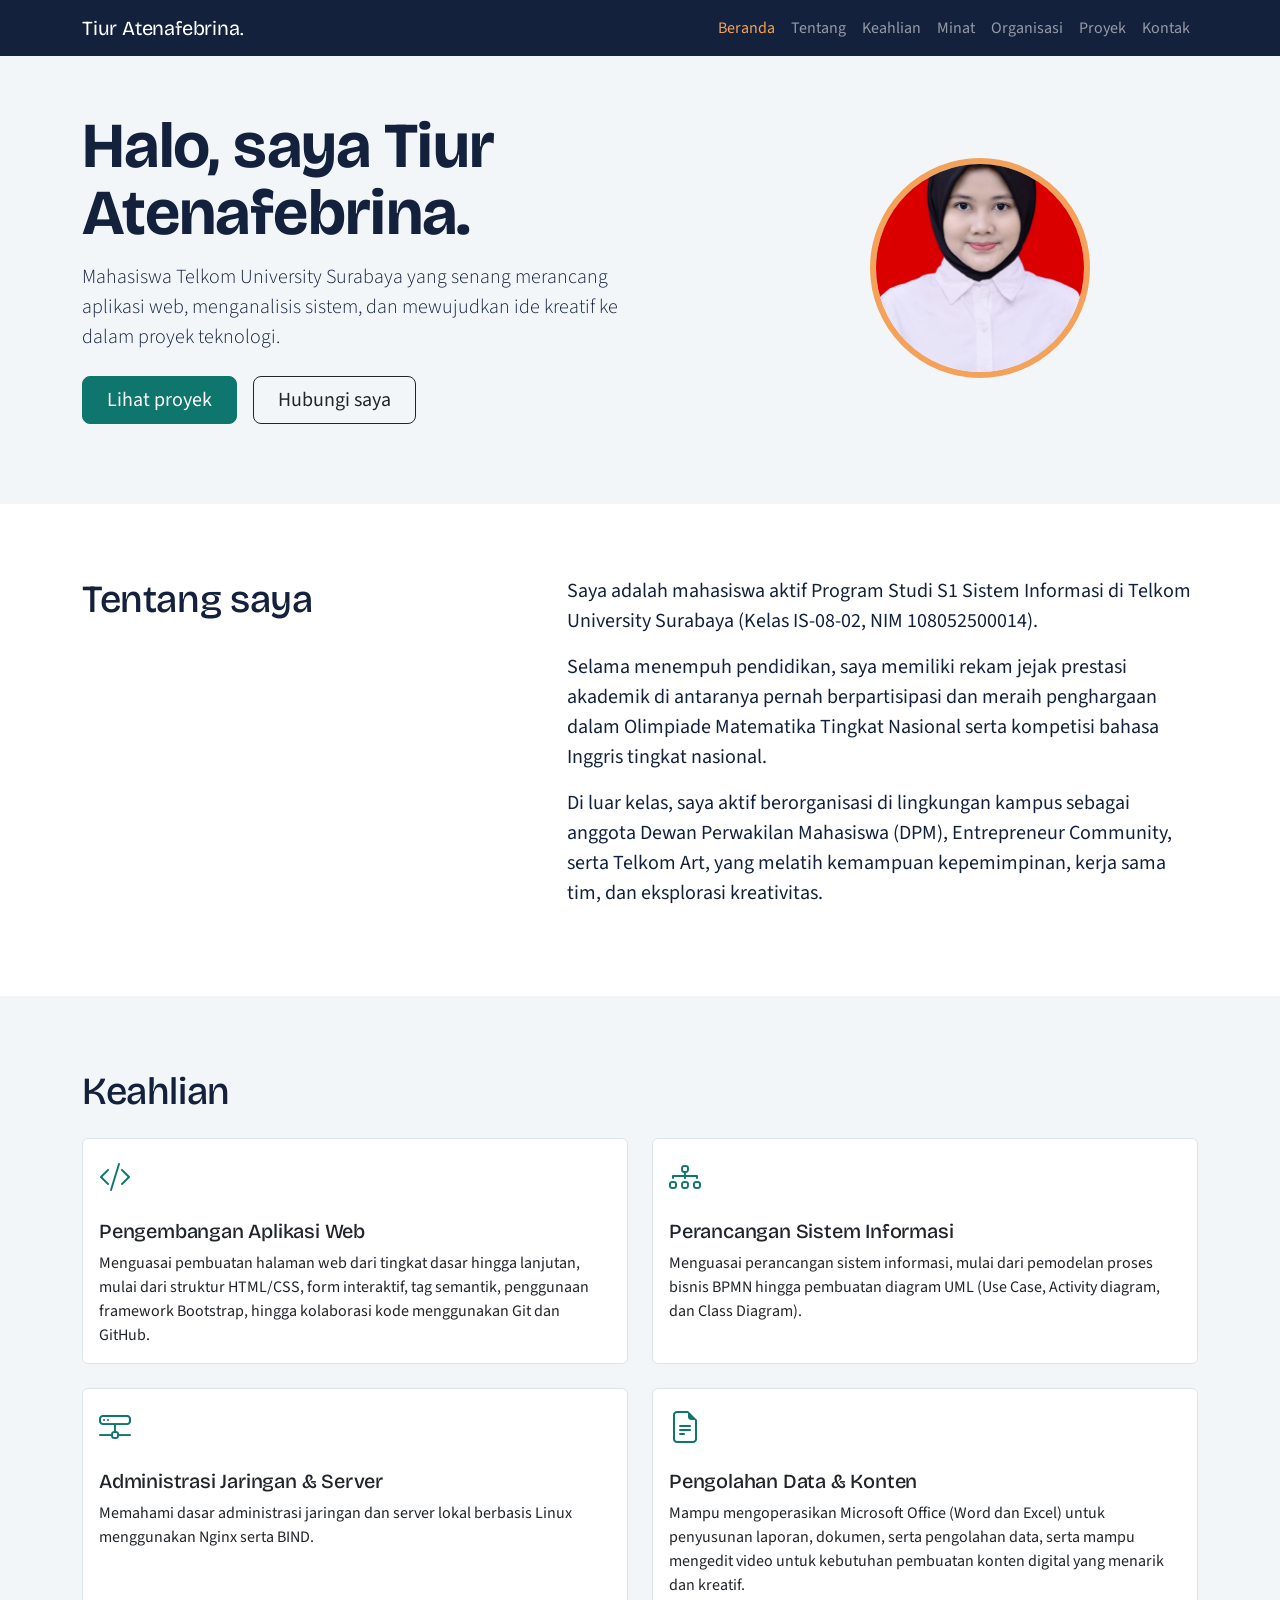
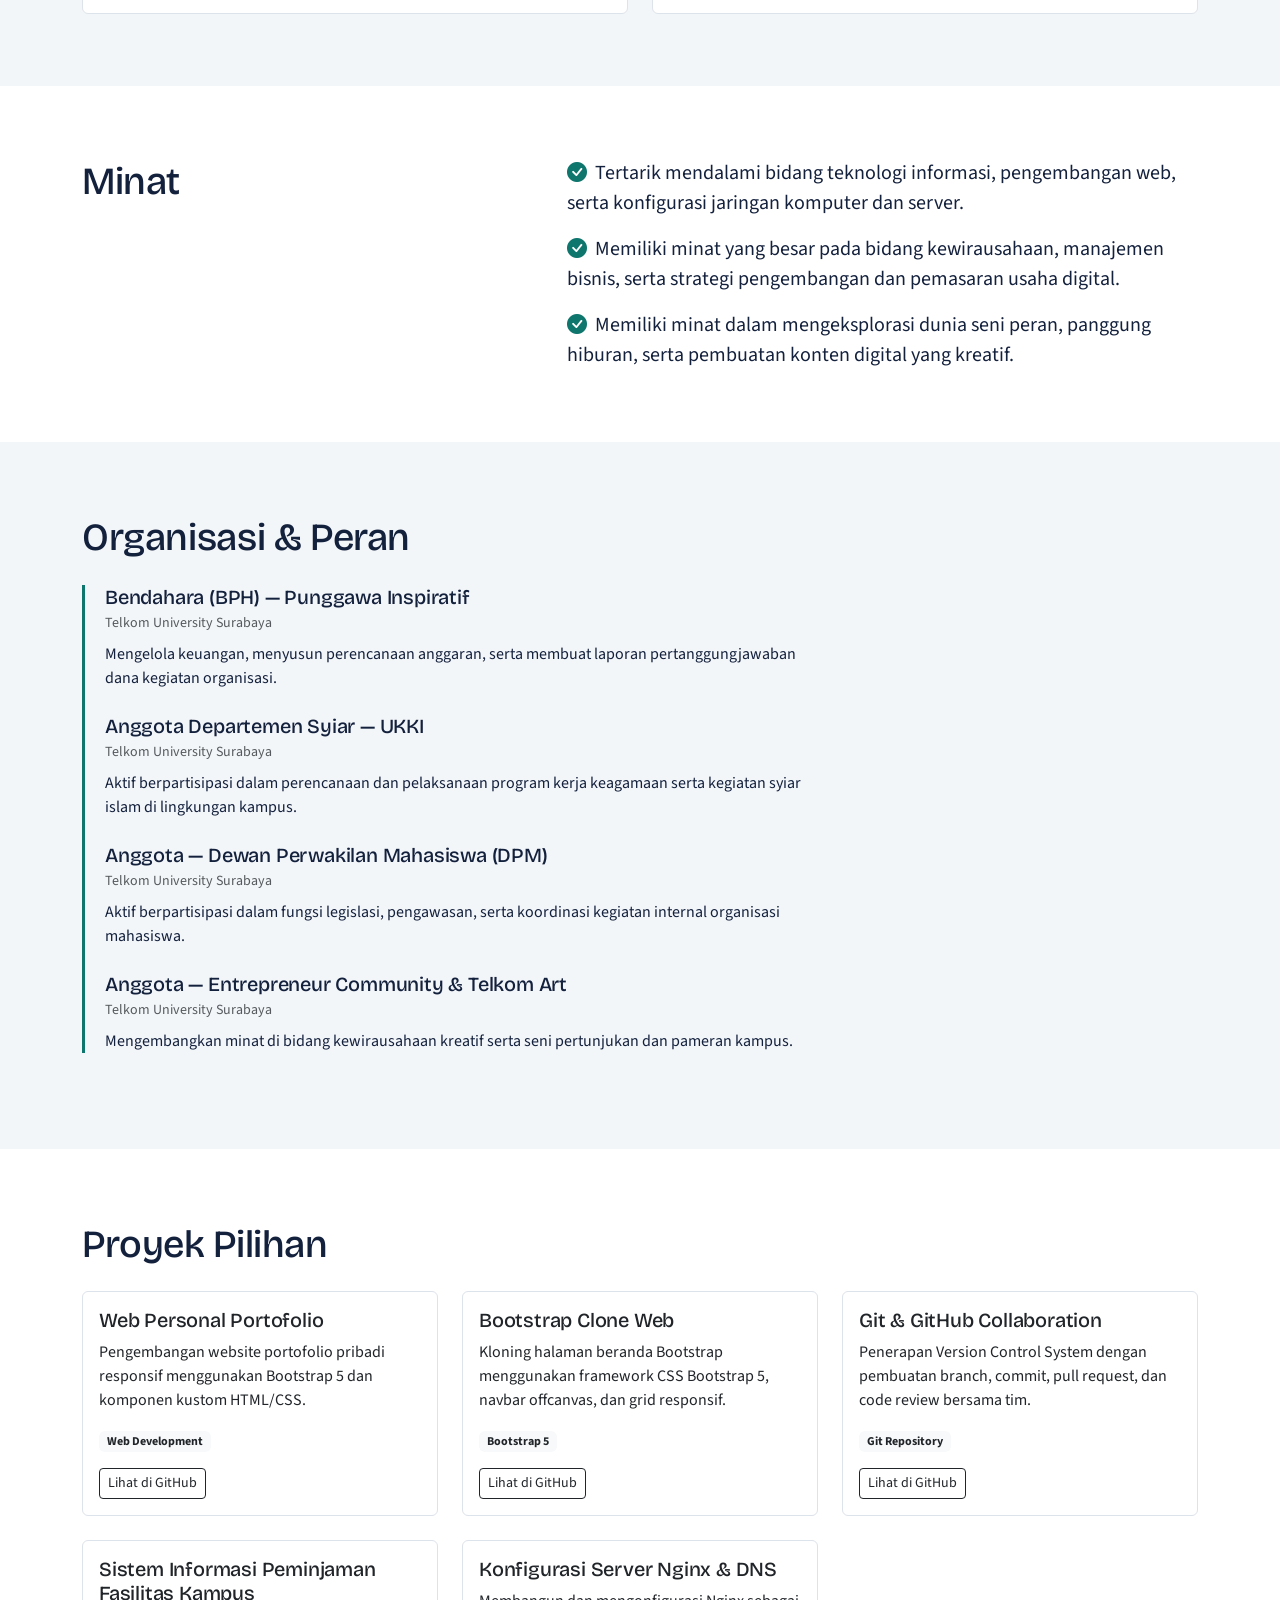
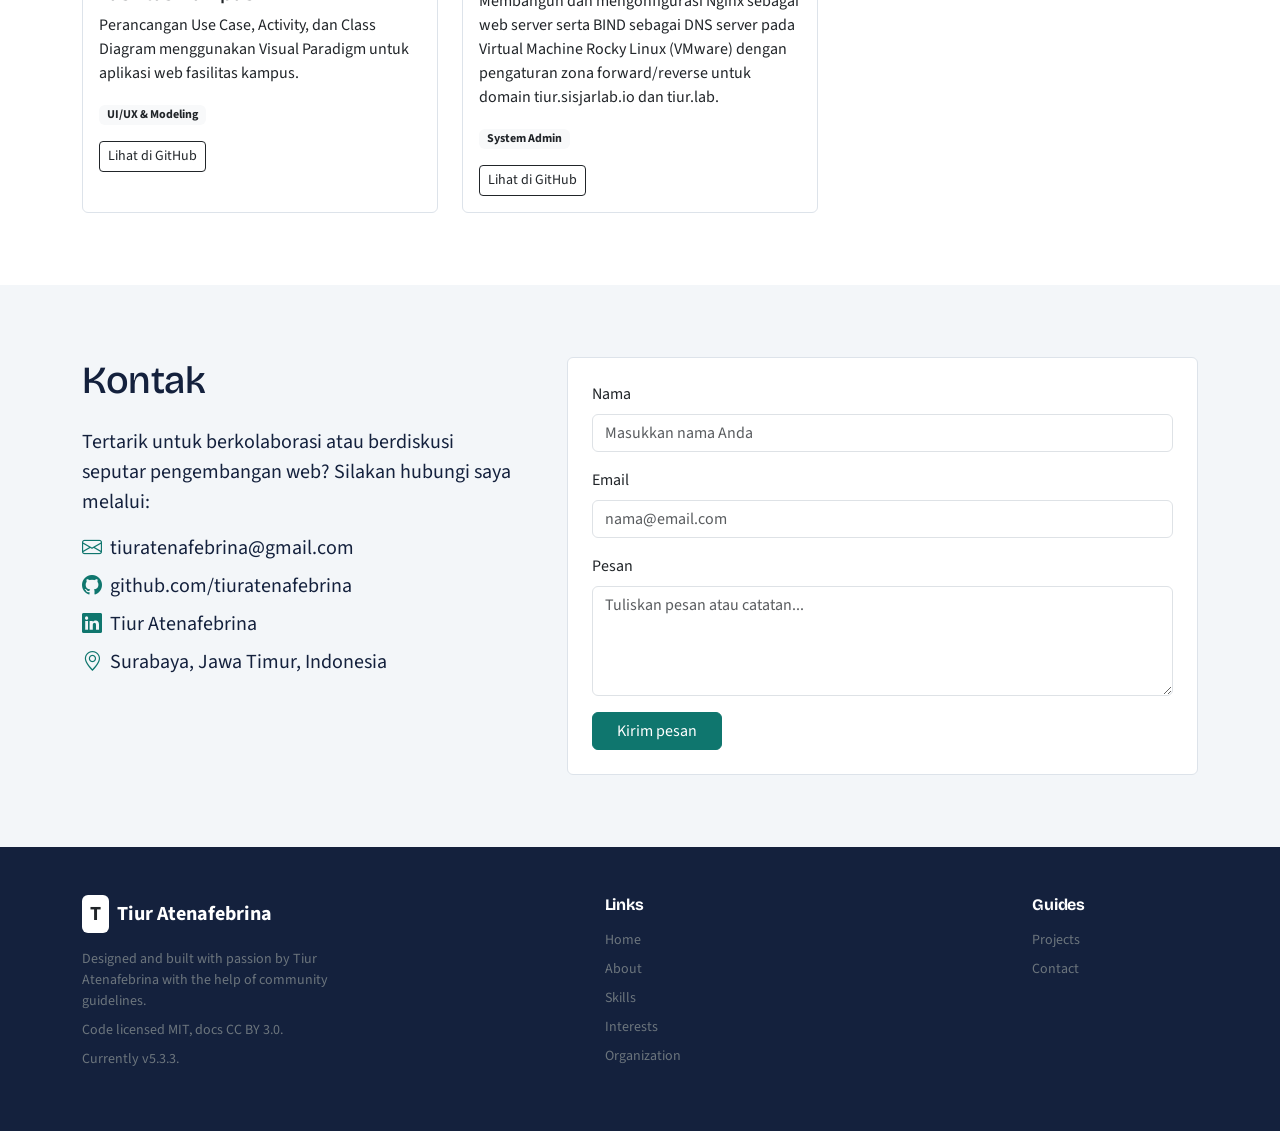
==== index.html @ 49f5ece8 "Add files via upload" ====
<!DOCTYPE html>
<html lang="id">
<head>
    <meta charset="UTF-8">
    <meta name="viewport" content="width=device-width, initial-scale=1.0">
    <title>Tiur Atenafebrina | Portofolio</title>
    <link rel="preconnect" href="https://fonts.googleapis.com">
    <link rel="preconnect" href="https://fonts.gstatic.com" crossorigin>
    <link href="https://fonts.googleapis.com/css2?family=Bricolage+Grotesque:wght@500;700&family=Source+Sans+3:wght@400;600&display=swap" rel="stylesheet">
    <link rel="stylesheet" href="https://cdn.jsdelivr.net/npm/bootstrap@5.3.3/dist/css/bootstrap.min.css">
    <link rel="stylesheet" href="https://cdn.jsdelivr.net/npm/bootstrap-icons@1.11.3/font/bootstrap-icons.css">
    <link rel="stylesheet" href="assets/css/style.css">
</head>
<body>

    <!-- Navbar -->
    <nav class="navbar navbar-expand-lg fixed-top bg-ink" data-bs-theme="dark">
        <div class="container">
            <a class="navbar-brand" href="#hero">Tiur Atenafebrina.</a>
            <button class="navbar-toggler" type="button" data-bs-toggle="collapse" data-bs-target="#menu" aria-controls="menu" aria-expanded="false" aria-label="Buka menu">
                <span class="navbar-toggler-icon"></span>
            </button>
            <div class="collapse navbar-collapse" id="menu">
                <ul class="navbar-nav ms-auto">
                    <li class="nav-item"><a class="nav-link active" href="#hero">Beranda</a></li>
                    <li class="nav-item"><a class="nav-link" href="#tentang">Tentang</a></li>
                    <li class="nav-item"><a class="nav-link" href="#keahlian">Keahlian</a></li>
                    <li class="nav-item"><a class="nav-link" href="#minat">Minat</a></li>
                    <li class="nav-item"><a class="nav-link" href="#organisasi">Organisasi</a></li>
                    <li class="nav-item"><a class="nav-link" href="#proyek">Proyek</a></li>
                    <li class="nav-item"><a class="nav-link" href="#kontak">Kontak</a></li>
                </ul>
            </div>
        </div>
    </nav>

    <!-- Hero -->
    <header id="hero" class="bg-sand">
        <div class="container">
            <div class="row align-items-center g-5">
                <div class="col-md-7 order-2 order-md-1">
                    <h1 class="fw-bold">Halo, saya Tiur Atenafebrina.</h1>
                    <p class="lead mt-3">Mahasiswa Telkom University Surabaya yang senang merancang aplikasi web, menganalisis sistem, dan mewujudkan ide kreatif ke dalam proyek teknologi.</p>
                    <div class="d-flex flex-column flex-sm-row gap-3 mt-4">
                        <a href="#proyek" class="btn btn-teal btn-lg px-4">Lihat proyek</a>
                        <a href="#kontak" class="btn btn-outline-dark btn-lg px-4">Hubungi saya</a>
                    </div>
                </div>
                <div class="col-md-5 order-1 order-md-2 d-flex justify-content-center">
                    <img src="assets/images/foto_formalku1.jpeg" alt="Foto Tiur Atenafebrina" class="avatar avatar-img img-fluid">
                </div>
            </div>
        </div>
    </header>

    <main>
        <!-- Tentang -->
        <section id="tentang">
            <div class="container">
                <div class="row g-5">
                    <div class="col-lg-5">
                        <h2 class="section-title">Tentang saya</h2>
                    </div>
                    <div class="col-lg-7 fs-5">
                        <p>Saya adalah mahasiswa aktif Program Studi S1 Sistem Informasi di Telkom University Surabaya (Kelas IS-08-02, NIM 108052500014).</p>
                        <p>Selama menempuh pendidikan, saya memiliki rekam jejak prestasi akademik di antaranya pernah berpartisipasi dan meraih penghargaan dalam Olimpiade Matematika Tingkat Nasional serta kompetisi bahasa Inggris tingkat nasional.</p>
                        <p>Di luar kelas, saya aktif berorganisasi di lingkungan kampus sebagai anggota Dewan Perwakilan Mahasiswa (DPM), Entrepreneur Community, serta Telkom Art, yang melatih kemampuan kepemimpinan, kerja sama tim, dan eksplorasi kreativitas.</p>
                    </div>
                </div>
            </div>
        </section>

        <!-- Keahlian -->
        <section id="keahlian" class="bg-sand">
            <div class="container">
                <h2 class="section-title">Keahlian</h2>
                <div class="row g-4">
                    <div class="col-md-6">
                        <div class="card h-100 bg-white">
                            <div class="card-body">
                                <i class="bi bi-code-slash fs-2 text-teal"></i>
                                <h3 class="h5 mt-3">Pengembangan Aplikasi Web</h3>
                                <p class="mb-0">Menguasai pembuatan halaman web dari tingkat dasar hingga lanjutan, mulai dari struktur HTML/CSS, form interaktif, tag semantik, penggunaan framework Bootstrap, hingga kolaborasi kode menggunakan Git dan GitHub.</p>
                            </div>
                        </div>
                    </div>
                    <div class="col-md-6">
                        <div class="card h-100 bg-white">
                            <div class="card-body">
                                <i class="bi bi-diagram-3 fs-2 text-teal"></i>
                                <h3 class="h5 mt-3">Perancangan Sistem Informasi</h3>
                                <p class="mb-0">Menguasai perancangan sistem informasi, mulai dari pemodelan proses bisnis BPMN hingga pembuatan diagram UML (Use Case, Activity diagram, dan Class Diagram).</p>
                            </div>
                        </div>
                    </div>
                    <div class="col-md-6">
                        <div class="card h-100 bg-white">
                            <div class="card-body">
                                <i class="bi bi-hdd-network fs-2 text-teal"></i>
                                <h3 class="h5 mt-3">Administrasi Jaringan & Server</h3>
                                <p class="mb-0">Memahami dasar administrasi jaringan dan server lokal berbasis Linux menggunakan Nginx serta BIND.</p>
                            </div>
                        </div>
                    </div>
                    <div class="col-md-6">
                        <div class="card h-100 bg-white">
                            <div class="card-body">
                                <i class="bi bi-file-earmark-text fs-2 text-teal"></i>
                                <h3 class="h5 mt-3">Pengolahan Data & Konten</h3>
                                <p class="mb-0">Mampu mengoperasikan Microsoft Office (Word dan Excel) untuk penyusunan laporan, dokumen, serta pengolahan data, serta mampu mengedit video untuk kebutuhan pembuatan konten digital yang menarik dan kreatif.</p>
                            </div>
                        </div>
                    </div>
                </div>
            </div>
        </section>

        <!-- Minat -->
        <section id="minat">
            <div class="container">
                <div class="row g-5">
                    <div class="col-lg-5">
                        <h2 class="section-title">Minat</h2>
                    </div>
                    <div class="col-lg-7 fs-5">
                        <ul class="list-unstyled mb-0">
                            <li class="mb-3"><i class="bi bi-check-circle-fill text-teal me-2"></i>Tertarik mendalami bidang teknologi informasi, pengembangan web, serta konfigurasi jaringan komputer dan server.</li>
                            <li class="mb-3"><i class="bi bi-check-circle-fill text-teal me-2"></i>Memiliki minat yang besar pada bidang kewirausahaan, manajemen bisnis, serta strategi pengembangan dan pemasaran usaha digital.</li>
                            <li><i class="bi bi-check-circle-fill text-teal me-2"></i>Memiliki minat dalam mengeksplorasi dunia seni peran, panggung hiburan, serta pembuatan konten digital yang kreatif.</li>
                        </ul>
                    </div>
                </div>
            </div>
        </section>

        <!-- Organisasi -->
        <section id="organisasi" class="bg-sand">
            <div class="container">
                <h2 class="section-title">Organisasi & Peran</h2>
                <div class="row">
                    <div class="col-lg-8">
                        <div class="timeline">
                            <div class="timeline-item mb-4">
                                <h3 class="h5 mb-1">Bendahara (BPH) — Punggawa Inspiratif</h3>
                                <p class="text-muted small mb-2">Telkom University Surabaya</p>
                                <p class="mb-0">Mengelola keuangan, menyusun perencanaan anggaran, serta membuat laporan pertanggungjawaban dana kegiatan organisasi.</p>
                            </div>
                            <div class="timeline-item mb-4">
                                <h3 class="h5 mb-1">Anggota Departemen Syiar — UKKI</h3>
                                <p class="text-muted small mb-2">Telkom University Surabaya</p>
                                <p class="mb-0">Aktif berpartisipasi dalam perencanaan dan pelaksanaan program kerja keagamaan serta kegiatan syiar islam di lingkungan kampus.</p>
                            </div>
                            <div class="timeline-item mb-4">
                                <h3 class="h5 mb-1">Anggota — Dewan Perwakilan Mahasiswa (DPM)</h3>
                                <p class="text-muted small mb-2">Telkom University Surabaya</p>
                                <p class="mb-0">Aktif berpartisipasi dalam fungsi legislasi, pengawasan, serta koordinasi kegiatan internal organisasi mahasiswa.</p>
                            </div>
                            <div class="timeline-item mb-4">
                                <h3 class="h5 mb-1">Anggota — Entrepreneur Community & Telkom Art</h3>
                                <p class="text-muted small mb-2">Telkom University Surabaya</p>
                                <p class="mb-0">Mengembangkan minat di bidang kewirausahaan kreatif serta seni pertunjukan dan pameran kampus.</p>
                            </div>
                        </div>
                    </div>
                </div>
            </div>
        </section>

        <!-- Proyek Pilihan -->
        <section id="proyek">
            <div class="container">
                <h2 class="section-title">Proyek Pilihan</h2>
                <div class="row g-4">
                    <div class="col-md-6 col-lg-4">
                        <div class="card h-100 bg-white">
                            <div class="card-body">
                                <h3 class="h5">Web Personal Portofolio</h3>
                                <p>Pengembangan website portofolio pribadi responsif menggunakan Bootstrap 5 dan komponen kustom HTML/CSS.</p>
                                <span class="badge bg-light text-dark mb-3">Web Development</span>
                                <div><a href="https://github.com/tiuratenafebrina" target="_blank" class="btn btn-sm btn-outline-dark">Lihat di GitHub</a></div>
                            </div>
                        </div>
                    </div>
                    <div class="col-md-6 col-lg-4">
                        <div class="card h-100 bg-white">
                            <div class="card-body">
                                <h3 class="h5">Bootstrap Clone Web</h3>
                                <p>Kloning halaman beranda Bootstrap menggunakan framework CSS Bootstrap 5, navbar offcanvas, dan grid responsif.</p>
                                <span class="badge bg-light text-dark mb-3">Bootstrap 5</span>
                                <div><a href="https://github.com/tiuratenafebrina" target="_blank" class="btn btn-sm btn-outline-dark">Lihat di GitHub</a></div>
                            </div>
                        </div>
                    </div>
                    <div class="col-md-6 col-lg-4">
                        <div class="card h-100 bg-white">
                            <div class="card-body">
                                <h3 class="h5">Git & GitHub Collaboration</h3>
                                <p>Penerapan Version Control System dengan pembuatan branch, commit, pull request, dan code review bersama tim.</p>
                                <span class="badge bg-light text-dark mb-3">Git Repository</span>
                                <div><a href="https://github.com/tiuratenafebrina" target="_blank" class="btn btn-sm btn-outline-dark">Lihat di GitHub</a></div>
                            </div>
                        </div>
                    </div>
                    <div class="col-md-6 col-lg-4">
                        <div class="card h-100 bg-white">
                            <div class="card-body">
                                <h3 class="h5">Sistem Informasi Peminjaman Fasilitas Kampus</h3>
                                <p>Perancangan Use Case, Activity, dan Class Diagram menggunakan Visual Paradigm untuk aplikasi web fasilitas kampus.</p>
                                <span class="badge bg-light text-dark mb-3">UI/UX & Modeling</span>
                                <div><a href="https://github.com/tiuratenafebrina" target="_blank" class="btn btn-sm btn-outline-dark">Lihat di GitHub</a></div>
                            </div>
                        </div>
                    </div>
                    <div class="col-md-6 col-lg-4">
                        <div class="card h-100 bg-white">
                            <div class="card-body">
                                <h3 class="h5">Konfigurasi Server Nginx & DNS</h3>
                                <p>Membangun dan mengonfigurasi Nginx sebagai web server serta BIND sebagai DNS server pada Virtual Machine Rocky Linux (VMware) dengan pengaturan zona forward/reverse untuk domain tiur.sisjarlab.io dan tiur.lab.</p>
                                <span class="badge bg-light text-dark mb-3">System Admin</span>
                                <div><a href="https://github.com/tiuratenafebrina" target="_blank" class="btn btn-sm btn-outline-dark">Lihat di GitHub</a></div>
                            </div>
                        </div>
                    </div>
                </div>
            </div>
        </section>

        <!-- Kontak -->
        <section id="kontak" class="bg-sand">
            <div class="container">
                <div class="row g-5">
                    <div class="col-lg-5">
                        <h2 class="section-title">Kontak</h2>
                        <p class="fs-5">Tertarik untuk berkolaborasi atau berdiskusi seputar pengembangan web? Silakan hubungi saya melalui:</p>
                        <ul class="list-unstyled fs-5">
                            <li class="mb-2"><i class="bi bi-envelope me-2 text-teal"></i>tiuratenafebrina@gmail.com</li>
                            <li class="mb-2"><i class="bi bi-github me-2 text-teal"></i>github.com/tiuratenafebrina</li>
                            <li class="mb-2"><i class="bi bi-linkedin me-2 text-teal"></i>Tiur Atenafebrina</li>
                            <li><i class="bi bi-geo-alt me-2 text-teal"></i>Surabaya, Jawa Timur, Indonesia</li>
                        </ul>
                    </div>
                    <div class="col-lg-7">
                        <div class="card bg-white">
                            <div class="card-body p-4">
                                <div class="mb-3">
                                    <label for="nama" class="form-label">Nama</label>
                                    <input type="text" class="form-control" id="nama" placeholder="Masukkan nama Anda">
                                </div>
                                <div class="mb-3">
                                    <label for="email" class="form-label">Email</label>
                                    <input type="email" class="form-control" id="email" placeholder="nama@email.com">
                                </div>
                                <div class="mb-3">
                                    <label for="pesan" class="form-label">Pesan</label>
                                    <textarea class="form-control" id="pesan" rows="4" placeholder="Tuliskan pesan atau catatan..."></textarea>
                                </div>
                                <button type="button" class="btn btn-teal px-4">Kirim pesan</button>
                            </div>
                        </div>
                    </div>
                </div>
            </div>
        </section>
    </main>

    <!-- Footer ala Bootstrap Style -->
    <footer class="bg-ink text-white py-5">
        <div class="container">
            <div class="row g-4 justify-content-between">
                <div class="col-md-3">
                    <div class="d-flex align-items-center gap-2 mb-3">
                        <div class="bg-white text-dark fw-bold px-2 py-1 rounded" style="font-size: 1.25rem;">T</div>
                        <span class="fs-5 fw-bold">Tiur Atenafebrina</span>
                    </div>
                    <p class="text-secondary small mb-2">Designed and built with passion by Tiur Atenafebrina with the help of community guidelines.</p>
                    <p class="text-secondary small mb-2">Code licensed MIT, docs CC BY 3.0.</p>
                    <p class="text-secondary small mb-0">Currently v5.3.3.</p>
                </div>
                <div class="col-6 col-md-2">
                    <h5 class="h6 fw-bold mb-3">Links</h5>
                    <ul class="list-unstyled small text-secondary">
                        <li class="mb-2"><a href="#hero" class="text-secondary text-decoration-none">Home</a></li>
                        <li class="mb-2"><a href="#tentang" class="text-secondary text-decoration-none">About</a></li>
                        <li class="mb-2"><a href="#keahlian" class="text-secondary text-decoration-none">Skills</a></li>
                        <li class="mb-2"><a href="#minat" class="text-secondary text-decoration-none">Interests</a></li>
                        <li class="mb-2"><a href="#organisasi" class="text-secondary text-decoration-none">Organization</a></li>
                    </ul>
                </div>
                <div class="col-6 col-md-2">
                    <h5 class="h6 fw-bold mb-3">Guides</h5>
                                        <ul class="list-unstyled small text-secondary">
                        <li class="mb-2"><a href="#proyek" class="text-secondary text-decoration-none">Projects</a></li>
                        <li class="mb-2"><a href="#kontak" class="text-secondary text-decoration-none">Contact</a></li>
                    </ul>
                </div>
            </div>
        </div>
    </footer>

    <script src="https://cdn.jsdelivr.net/npm/bootstrap@5.3.3/dist/js/bootstrap.bundle.min.js"></script>
</body>
</html>
---- assets/css/style.css ----
:root {
    --ink: #14213d;
    --teal: #0f766e;
    --teal-dark: #0b5b55;
    --sand: #f3f6f9;
    --amber: #f4a259;
}

body {
    font-family: 'Source Sans 3', sans-serif;
    color: var(--ink);
    scroll-padding-top: 72px;
}

h1, h2, h3, h4, h5, .navbar-brand {
    font-family: 'Bricolage Grotesque', sans-serif;
    letter-spacing: -0.01em;
}

.bg-ink { background-color: var(--ink) !important; }
.bg-sand { background-color: var(--sand) !important; }
.text-teal { color: var(--teal) !important; }

.btn-teal {
    background-color: var(--teal);
    border-color: var(--teal);
    color: #fff;
}
.btn-teal:hover, .btn-teal:focus {
    background-color: var(--teal-dark);
    border-color: var(--teal-dark);
    color: #fff;
}

.navbar .nav-link.active { color: var(--amber) !important; }

/* Hero */
#hero { padding-top: 7rem; padding-bottom: 5rem; }
#hero h1 { font-size: clamp(2.4rem, 6vw, 4rem); line-height: 1.05; }
#hero .lead { max-width: 34rem; }

.avatar {
    width: 220px;
    height: 220px;
    border-radius: 50%;
    background: var(--teal);
    color: #fff;
    font-family: 'Bricolage Grotesque', sans-serif;
    font-size: 5rem;
    font-weight: 700;
    display: flex;
    align-items: center;
    justify-content: center;
    border: 6px solid var(--amber);
}
.avatar-img { object-fit: cover; }

/* Section */
section { padding: 4.5rem 0; }
.section-title { font-size: clamp(1.8rem, 4vw, 2.4rem); margin-bottom: 1.5rem; }

.card { border: 1px solid #dde3ea; }
.card .bi { color: var(--teal); }

.timeline { border-left: 3px solid var(--teal); padding-left: 1.25rem; }
.timeline-item + .timeline-item { margin-top: 1.5rem; }

footer a { color: #cbd5e1; text-decoration: none; }
footer a:hover { color: #fff; text-decoration: underline; }

:focus-visible { outline: 3px solid var(--amber); outline-offset: 2px; }
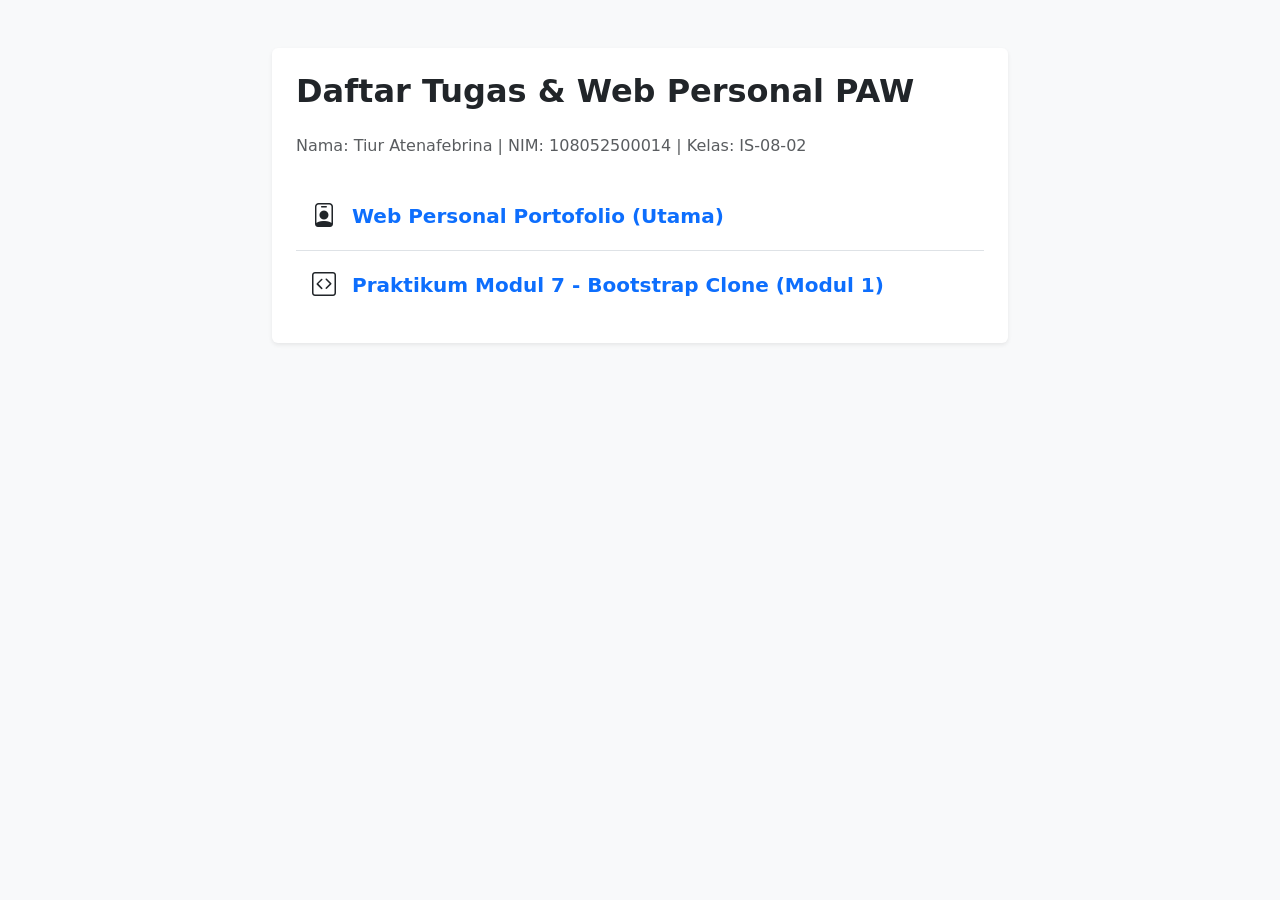
==== commit 08cac351: "Update index.html" ====
--- a/index.html
+++ b/index.html
@@ -3,300 +3,41 @@
 <head>
     <meta charset="UTF-8">
     <meta name="viewport" content="width=device-width, initial-scale=1.0">
-    <title>Tiur Atenafebrina | Portofolio</title>
-    <link rel="preconnect" href="https://fonts.googleapis.com">
-    <link rel="preconnect" href="https://fonts.gstatic.com" crossorigin>
-    <link href="https://fonts.googleapis.com/css2?family=Bricolage+Grotesque:wght@500;700&family=Source+Sans+3:wght@400;600&display=swap" rel="stylesheet">
+    <title>Daftar Tugas Praktikum PAW | Tiur Atenafebrina</title>
+    <!-- Menggunakan Bootstrap 5 CDN agar tampilannya rapi dan profesional -->
     <link rel="stylesheet" href="https://cdn.jsdelivr.net/npm/bootstrap@5.3.3/dist/css/bootstrap.min.css">
     <link rel="stylesheet" href="https://cdn.jsdelivr.net/npm/bootstrap-icons@1.11.3/font/bootstrap-icons.css">
-    <link rel="stylesheet" href="assets/css/style.css">
 </head>
-<body>
+<body class="bg-light">
 
-    <!-- Navbar -->
-    <nav class="navbar navbar-expand-lg fixed-top bg-ink" data-bs-theme="dark">
-        <div class="container">
-            <a class="navbar-brand" href="#hero">Tiur Atenafebrina.</a>
-            <button class="navbar-toggler" type="button" data-bs-toggle="collapse" data-bs-target="#menu" aria-controls="menu" aria-expanded="false" aria-label="Buka menu">
-                <span class="navbar-toggler-icon"></span>
-            </button>
-            <div class="collapse navbar-collapse" id="menu">
-                <ul class="navbar-nav ms-auto">
-                    <li class="nav-item"><a class="nav-link active" href="#hero">Beranda</a></li>
-                    <li class="nav-item"><a class="nav-link" href="#tentang">Tentang</a></li>
-                    <li class="nav-item"><a class="nav-link" href="#keahlian">Keahlian</a></li>
-                    <li class="nav-item"><a class="nav-link" href="#minat">Minat</a></li>
-                    <li class="nav-item"><a class="nav-link" href="#organisasi">Organisasi</a></li>
-                    <li class="nav-item"><a class="nav-link" href="#proyek">Proyek</a></li>
-                    <li class="nav-item"><a class="nav-link" href="#kontak">Kontak</a></li>
-                </ul>
-            </div>
-        </div>
-    </nav>
-
-    <!-- Hero -->
-    <header id="hero" class="bg-sand">
-        <div class="container">
-            <div class="row align-items-center g-5">
-                <div class="col-md-7 order-2 order-md-1">
-                    <h1 class="fw-bold">Halo, saya Tiur Atenafebrina.</h1>
-                    <p class="lead mt-3">Mahasiswa Telkom University Surabaya yang senang merancang aplikasi web, menganalisis sistem, dan mewujudkan ide kreatif ke dalam proyek teknologi.</p>
-                    <div class="d-flex flex-column flex-sm-row gap-3 mt-4">
-                        <a href="#proyek" class="btn btn-teal btn-lg px-4">Lihat proyek</a>
-                        <a href="#kontak" class="btn btn-outline-dark btn-lg px-4">Hubungi saya</a>
-                    </div>
-                </div>
-                <div class="col-md-5 order-1 order-md-2 d-flex justify-content-center">
-                    <img src="assets/images/foto_formalku1.jpeg" alt="Foto Tiur Atenafebrina" class="avatar avatar-img img-fluid">
-                </div>
-            </div>
-        </div>
-    </header>
-
-    <main>
-        <!-- Tentang -->
-        <section id="tentang">
-            <div class="container">
-                <div class="row g-5">
-                    <div class="col-lg-5">
-                        <h2 class="section-title">Tentang saya</h2>
-                    </div>
-                    <div class="col-lg-7 fs-5">
-                        <p>Saya adalah mahasiswa aktif Program Studi S1 Sistem Informasi di Telkom University Surabaya (Kelas IS-08-02, NIM 108052500014).</p>
-                        <p>Selama menempuh pendidikan, saya memiliki rekam jejak prestasi akademik di antaranya pernah berpartisipasi dan meraih penghargaan dalam Olimpiade Matematika Tingkat Nasional serta kompetisi bahasa Inggris tingkat nasional.</p>
-                        <p>Di luar kelas, saya aktif berorganisasi di lingkungan kampus sebagai anggota Dewan Perwakilan Mahasiswa (DPM), Entrepreneur Community, serta Telkom Art, yang melatih kemampuan kepemimpinan, kerja sama tim, dan eksplorasi kreativitas.</p>
-                    </div>
-                </div>
-            </div>
-        </section>
-
-        <!-- Keahlian -->
-        <section id="keahlian" class="bg-sand">
-            <div class="container">
-                <h2 class="section-title">Keahlian</h2>
-                <div class="row g-4">
-                    <div class="col-md-6">
-                        <div class="card h-100 bg-white">
-                            <div class="card-body">
-                                <i class="bi bi-code-slash fs-2 text-teal"></i>
-                                <h3 class="h5 mt-3">Pengembangan Aplikasi Web</h3>
-                                <p class="mb-0">Menguasai pembuatan halaman web dari tingkat dasar hingga lanjutan, mulai dari struktur HTML/CSS, form interaktif, tag semantik, penggunaan framework Bootstrap, hingga kolaborasi kode menggunakan Git dan GitHub.</p>
-                            </div>
-                        </div>
-                    </div>
-                    <div class="col-md-6">
-                        <div class="card h-100 bg-white">
-                            <div class="card-body">
-                                <i class="bi bi-diagram-3 fs-2 text-teal"></i>
-                                <h3 class="h5 mt-3">Perancangan Sistem Informasi</h3>
-                                <p class="mb-0">Menguasai perancangan sistem informasi, mulai dari pemodelan proses bisnis BPMN hingga pembuatan diagram UML (Use Case, Activity diagram, dan Class Diagram).</p>
-                            </div>
-                        </div>
-                    </div>
-                    <div class="col-md-6">
-                        <div class="card h-100 bg-white">
-                            <div class="card-body">
-                                <i class="bi bi-hdd-network fs-2 text-teal"></i>
-                                <h3 class="h5 mt-3">Administrasi Jaringan & Server</h3>
-                                <p class="mb-0">Memahami dasar administrasi jaringan dan server lokal berbasis Linux menggunakan Nginx serta BIND.</p>
-                            </div>
-                        </div>
-                    </div>
-                    <div class="col-md-6">
-                        <div class="card h-100 bg-white">
-                            <div class="card-body">
-                                <i class="bi bi-file-earmark-text fs-2 text-teal"></i>
-                                <h3 class="h5 mt-3">Pengolahan Data & Konten</h3>
-                                <p class="mb-0">Mampu mengoperasikan Microsoft Office (Word dan Excel) untuk penyusunan laporan, dokumen, serta pengolahan data, serta mampu mengedit video untuk kebutuhan pembuatan konten digital yang menarik dan kreatif.</p>
-                            </div>
-                        </div>
-                    </div>
-                </div>
-            </div>
-        </section>
-
-        <!-- Minat -->
-        <section id="minat">
-            <div class="container">
-                <div class="row g-5">
-                    <div class="col-lg-5">
-                        <h2 class="section-title">Minat</h2>
-                    </div>
-                    <div class="col-lg-7 fs-5">
-                        <ul class="list-unstyled mb-0">
-                            <li class="mb-3"><i class="bi bi-check-circle-fill text-teal me-2"></i>Tertarik mendalami bidang teknologi informasi, pengembangan web, serta konfigurasi jaringan komputer dan server.</li>
-                            <li class="mb-3"><i class="bi bi-check-circle-fill text-teal me-2"></i>Memiliki minat yang besar pada bidang kewirausahaan, manajemen bisnis, serta strategi pengembangan dan pemasaran usaha digital.</li>
-                            <li><i class="bi bi-check-circle-fill text-teal me-2"></i>Memiliki minat dalam mengeksplorasi dunia seni peran, panggung hiburan, serta pembuatan konten digital yang kreatif.</li>
-                        </ul>
-                    </div>
-                </div>
-            </div>
-        </section>
-
-        <!-- Organisasi -->
-        <section id="organisasi" class="bg-sand">
-            <div class="container">
-                <h2 class="section-title">Organisasi & Peran</h2>
-                <div class="row">
-                    <div class="col-lg-8">
-                        <div class="timeline">
-                            <div class="timeline-item mb-4">
-                                <h3 class="h5 mb-1">Bendahara (BPH) — Punggawa Inspiratif</h3>
-                                <p class="text-muted small mb-2">Telkom University Surabaya</p>
-                                <p class="mb-0">Mengelola keuangan, menyusun perencanaan anggaran, serta membuat laporan pertanggungjawaban dana kegiatan organisasi.</p>
-                            </div>
-                            <div class="timeline-item mb-4">
-                                <h3 class="h5 mb-1">Anggota Departemen Syiar — UKKI</h3>
-                                <p class="text-muted small mb-2">Telkom University Surabaya</p>
-                                <p class="mb-0">Aktif berpartisipasi dalam perencanaan dan pelaksanaan program kerja keagamaan serta kegiatan syiar islam di lingkungan kampus.</p>
-                            </div>
-                            <div class="timeline-item mb-4">
-                                <h3 class="h5 mb-1">Anggota — Dewan Perwakilan Mahasiswa (DPM)</h3>
-                                <p class="text-muted small mb-2">Telkom University Surabaya</p>
-                                <p class="mb-0">Aktif berpartisipasi dalam fungsi legislasi, pengawasan, serta koordinasi kegiatan internal organisasi mahasiswa.</p>
-                            </div>
-                            <div class="timeline-item mb-4">
-                                <h3 class="h5 mb-1">Anggota — Entrepreneur Community & Telkom Art</h3>
-                                <p class="text-muted small mb-2">Telkom University Surabaya</p>
-                                <p class="mb-0">Mengembangkan minat di bidang kewirausahaan kreatif serta seni pertunjukan dan pameran kampus.</p>
-                            </div>
-                        </div>
-                    </div>
-                </div>
-            </div>
-        </section>
-
-        <!-- Proyek Pilihan -->
-        <section id="proyek">
-            <div class="container">
-                <h2 class="section-title">Proyek Pilihan</h2>
-                <div class="row g-4">
-                    <div class="col-md-6 col-lg-4">
-                        <div class="card h-100 bg-white">
-                            <div class="card-body">
-                                <h3 class="h5">Web Personal Portofolio</h3>
-                                <p>Pengembangan website portofolio pribadi responsif menggunakan Bootstrap 5 dan komponen kustom HTML/CSS.</p>
-                                <span class="badge bg-light text-dark mb-3">Web Development</span>
-                                <div><a href="https://github.com/tiuratenafebrina" target="_blank" class="btn btn-sm btn-outline-dark">Lihat di GitHub</a></div>
-                            </div>
-                        </div>
-                    </div>
-                    <div class="col-md-6 col-lg-4">
-                        <div class="card h-100 bg-white">
-                            <div class="card-body">
-                                <h3 class="h5">Bootstrap Clone Web</h3>
-                                <p>Kloning halaman beranda Bootstrap menggunakan framework CSS Bootstrap 5, navbar offcanvas, dan grid responsif.</p>
-                                <span class="badge bg-light text-dark mb-3">Bootstrap 5</span>
-                                <div><a href="https://github.com/tiuratenafebrina" target="_blank" class="btn btn-sm btn-outline-dark">Lihat di GitHub</a></div>
-                            </div>
-                        </div>
-                    </div>
-                    <div class="col-md-6 col-lg-4">
-                        <div class="card h-100 bg-white">
-                            <div class="card-body">
-                                <h3 class="h5">Git & GitHub Collaboration</h3>
-                                <p>Penerapan Version Control System dengan pembuatan branch, commit, pull request, dan code review bersama tim.</p>
-                                <span class="badge bg-light text-dark mb-3">Git Repository</span>
-                                <div><a href="https://github.com/tiuratenafebrina" target="_blank" class="btn btn-sm btn-outline-dark">Lihat di GitHub</a></div>
-                            </div>
-                        </div>
-                    </div>
-                    <div class="col-md-6 col-lg-4">
-                        <div class="card h-100 bg-white">
-                            <div class="card-body">
-                                <h3 class="h5">Sistem Informasi Peminjaman Fasilitas Kampus</h3>
-                                <p>Perancangan Use Case, Activity, dan Class Diagram menggunakan Visual Paradigm untuk aplikasi web fasilitas kampus.</p>
-                                <span class="badge bg-light text-dark mb-3">UI/UX & Modeling</span>
-                                <div><a href="https://github.com/tiuratenafebrina" target="_blank" class="btn btn-sm btn-outline-dark">Lihat di GitHub</a></div>
-                            </div>
-                        </div>
-                    </div>
-                    <div class="col-md-6 col-lg-4">
-                        <div class="card h-100 bg-white">
-                            <div class="card-body">
-                                <h3 class="h5">Konfigurasi Server Nginx & DNS</h3>
-                                <p>Membangun dan mengonfigurasi Nginx sebagai web server serta BIND sebagai DNS server pada Virtual Machine Rocky Linux (VMware) dengan pengaturan zona forward/reverse untuk domain tiur.sisjarlab.io dan tiur.lab.</p>
-                                <span class="badge bg-light text-dark mb-3">System Admin</span>
-                                <div><a href="https://github.com/tiuratenafebrina" target="_blank" class="btn btn-sm btn-outline-dark">Lihat di GitHub</a></div>
-                            </div>
-                        </div>
-                    </div>
-                </div>
-            </div>
-        </section>
-
-        <!-- Kontak -->
-        <section id="kontak" class="bg-sand">
-            <div class="container">
-                <div class="row g-5">
-                    <div class="col-lg-5">
-                        <h2 class="section-title">Kontak</h2>
-                        <p class="fs-5">Tertarik untuk berkolaborasi atau berdiskusi seputar pengembangan web? Silakan hubungi saya melalui:</p>
-                        <ul class="list-unstyled fs-5">
-                            <li class="mb-2"><i class="bi bi-envelope me-2 text-teal"></i>tiuratenafebrina@gmail.com</li>
-                            <li class="mb-2"><i class="bi bi-github me-2 text-teal"></i>github.com/tiuratenafebrina</li>
-                            <li class="mb-2"><i class="bi bi-linkedin me-2 text-teal"></i>Tiur Atenafebrina</li>
-                            <li><i class="bi bi-geo-alt me-2 text-teal"></i>Surabaya, Jawa Timur, Indonesia</li>
-                        </ul>
-                    </div>
-                    <div class="col-lg-7">
-                        <div class="card bg-white">
-                            <div class="card-body p-4">
-                                <div class="mb-3">
-                                    <label for="nama" class="form-label">Nama</label>
-                                    <input type="text" class="form-control" id="nama" placeholder="Masukkan nama Anda">
-                                </div>
-                                <div class="mb-3">
-                                    <label for="email" class="form-label">Email</label>
-                                    <input type="email" class="form-control" id="email" placeholder="nama@email.com">
-                                </div>
-                                <div class="mb-3">
-                                    <label for="pesan" class="form-label">Pesan</label>
-                                    <textarea class="form-control" id="pesan" rows="4" placeholder="Tuliskan pesan atau catatan..."></textarea>
-                                </div>
-                                <button type="button" class="btn btn-teal px-4">Kirim pesan</button>
-                            </div>
-                        </div>
-                    </div>
-                </div>
-            </div>
-        </section>
-    </main>
-
-    <!-- Footer ala Bootstrap Style -->
-    <footer class="bg-ink text-white py-5">
-        <div class="container">
-            <div class="row g-4 justify-content-between">
-                <div class="col-md-3">
-                    <div class="d-flex align-items-center gap-2 mb-3">
-                        <div class="bg-white text-dark fw-bold px-2 py-1 rounded" style="font-size: 1.25rem;">T</div>
-                        <span class="fs-5 fw-bold">Tiur Atenafebrina</span>
-                    </div>
-                    <p class="text-secondary small mb-2">Designed and built with passion by Tiur Atenafebrina with the help of community guidelines.</p>
-                    <p class="text-secondary small mb-2">Code licensed MIT, docs CC BY 3.0.</p>
-                    <p class="text-secondary small mb-0">Currently v5.3.3.</p>
-                </div>
-                <div class="col-6 col-md-2">
-                    <h5 class="h6 fw-bold mb-3">Links</h5>
-                    <ul class="list-unstyled small text-secondary">
-                        <li class="mb-2"><a href="#hero" class="text-secondary text-decoration-none">Home</a></li>
-                        <li class="mb-2"><a href="#tentang" class="text-secondary text-decoration-none">About</a></li>
-                        <li class="mb-2"><a href="#keahlian" class="text-secondary text-decoration-none">Skills</a></li>
-                        <li class="mb-2"><a href="#minat" class="text-secondary text-decoration-none">Interests</a></li>
-                        <li class="mb-2"><a href="#organisasi" class="text-secondary text-decoration-none">Organization</a></li>
-                    </ul>
-                </div>
-                <div class="col-6 col-md-2">
-                    <h5 class="h6 fw-bold mb-3">Guides</h5>
-                                        <ul class="list-unstyled small text-secondary">
-                        <li class="mb-2"><a href="#proyek" class="text-secondary text-decoration-none">Projects</a></li>
-                        <li class="mb-2"><a href="#kontak" class="text-secondary text-decoration-none">Contact</a></li>
+    <div class="container py-5">
+        <div class="row justify-content-center">
+            <div class="col-md-8">
+                <div class="card shadow-sm border-0 p-4">
+                    <h2 class="fw-bold mb-4 text-dark">Daftar Tugas & Web Personal PAW</h2>
+                    <p class="text-muted mb-4">Nama: Tiur Atenafebrina | NIM: 108052500014 | Kelas: IS-08-02</p>
+                    
+                    <ul class="list-group list-group-flush fs-5">
+                        <!-- Tautan menuju Web Personal Portofolio -->
+                        <li class="list-group-item py-3 d-flex align-items-center">
+                            <i class="bi bi-person-badge text-teal me-3 fs-4"></i>
+                            <a href="web-personal/index.html" class="text-decoration-none fw-semibold text-primary">
+                                Web Personal Portofolio (Utama)
+                            </a>
+                        </li>
+                        
+                        <!-- Tautan menuju Tugas Modul 1 / Praktikum Bootstrap -->
+                        <li class="list-group-item py-3 d-flex align-items-center">
+                            <i class="bi bi-code-square text-teal me-3 fs-4"></i>
+                            <a href="modul_01/index.html" class="text-decoration-none fw-semibold text-primary">
+                                Praktikum Modul 7 - Bootstrap Clone (Modul 1)
+                            </a>
+                        </li>
                     </ul>
                 </div>
             </div>
         </div>
-    </footer>
+    </div>
 
-    <script src="https://cdn.jsdelivr.net/npm/bootstrap@5.3.3/dist/js/bootstrap.bundle.min.js"></script>
 </body>
-</html>+</html>
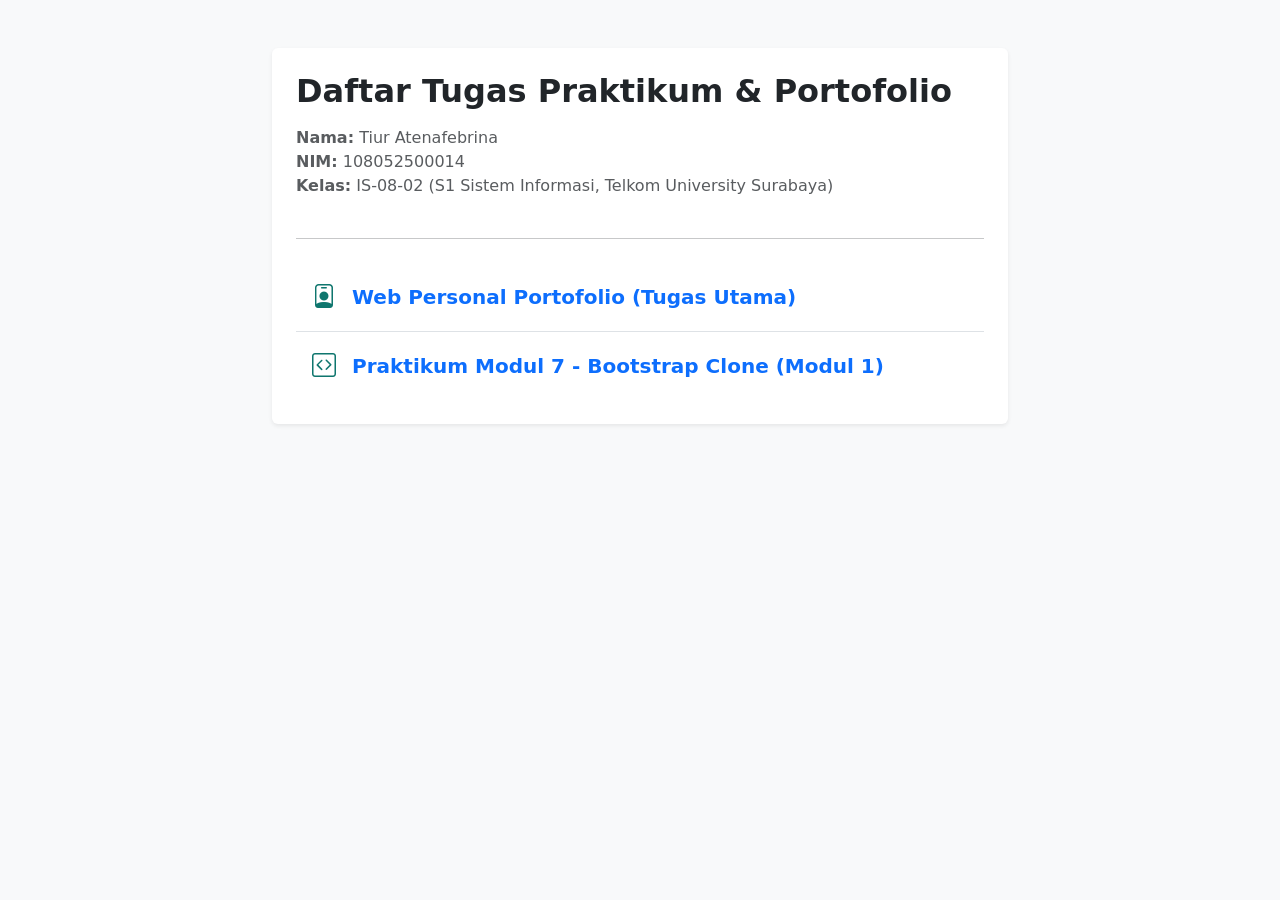
==== commit b6aeecc7: "Update index.html" ====
--- a/index.html
+++ b/index.html
@@ -3,8 +3,8 @@
 <head>
     <meta charset="UTF-8">
     <meta name="viewport" content="width=device-width, initial-scale=1.0">
-    <title>Daftar Tugas Praktikum PAW | Tiur Atenafebrina</title>
-    <!-- Menggunakan Bootstrap 5 CDN agar tampilannya rapi dan profesional -->
+    <title>Daftar Tugas & Portofolio | Tiur Atenafebrina</title>
+    <!-- Memuat Bootstrap CSS dari CDN -->
     <link rel="stylesheet" href="https://cdn.jsdelivr.net/npm/bootstrap@5.3.3/dist/css/bootstrap.min.css">
     <link rel="stylesheet" href="https://cdn.jsdelivr.net/npm/bootstrap-icons@1.11.3/font/bootstrap-icons.css">
 </head>
@@ -14,21 +14,27 @@
         <div class="row justify-content-center">
             <div class="col-md-8">
                 <div class="card shadow-sm border-0 p-4">
-                    <h2 class="fw-bold mb-4 text-dark">Daftar Tugas & Web Personal PAW</h2>
-                    <p class="text-muted mb-4">Nama: Tiur Atenafebrina | NIM: 108052500014 | Kelas: IS-08-02</p>
+                    <h2 class="fw-bold mb-3 text-dark">Daftar Tugas Praktikum & Portofolio</h2>
+                    <p class="text-muted mb-4">
+                        <strong>Nama:</strong> Tiur Atenafebrina<br>
+                        <strong>NIM:</strong> 108052500014<br>
+                        <strong>Kelas:</strong> IS-08-02 (S1 Sistem Informasi, Telkom University Surabaya)
+                    </p>
                     
+                    <hr class="mb-4">
+
                     <ul class="list-group list-group-flush fs-5">
-                        <!-- Tautan menuju Web Personal Portofolio -->
+                        <!-- Tautan ke Web Personal Portofolio -->
                         <li class="list-group-item py-3 d-flex align-items-center">
-                            <i class="bi bi-person-badge text-teal me-3 fs-4"></i>
+                            <i class="bi bi-person-badge text-teal me-3 fs-4" style="color: #0f766e;"></i>
                             <a href="web-personal/index.html" class="text-decoration-none fw-semibold text-primary">
-                                Web Personal Portofolio (Utama)
+                                Web Personal Portofolio (Tugas Utama)
                             </a>
                         </li>
                         
-                        <!-- Tautan menuju Tugas Modul 1 / Praktikum Bootstrap -->
+                        <!-- Tautan ke Modul 1 / Bootstrap Clone -->
                         <li class="list-group-item py-3 d-flex align-items-center">
-                            <i class="bi bi-code-square text-teal me-3 fs-4"></i>
+                            <i class="bi bi-code-square text-teal me-3 fs-4" style="color: #0f766e;"></i>
                             <a href="modul_01/index.html" class="text-decoration-none fw-semibold text-primary">
                                 Praktikum Modul 7 - Bootstrap Clone (Modul 1)
                             </a>
